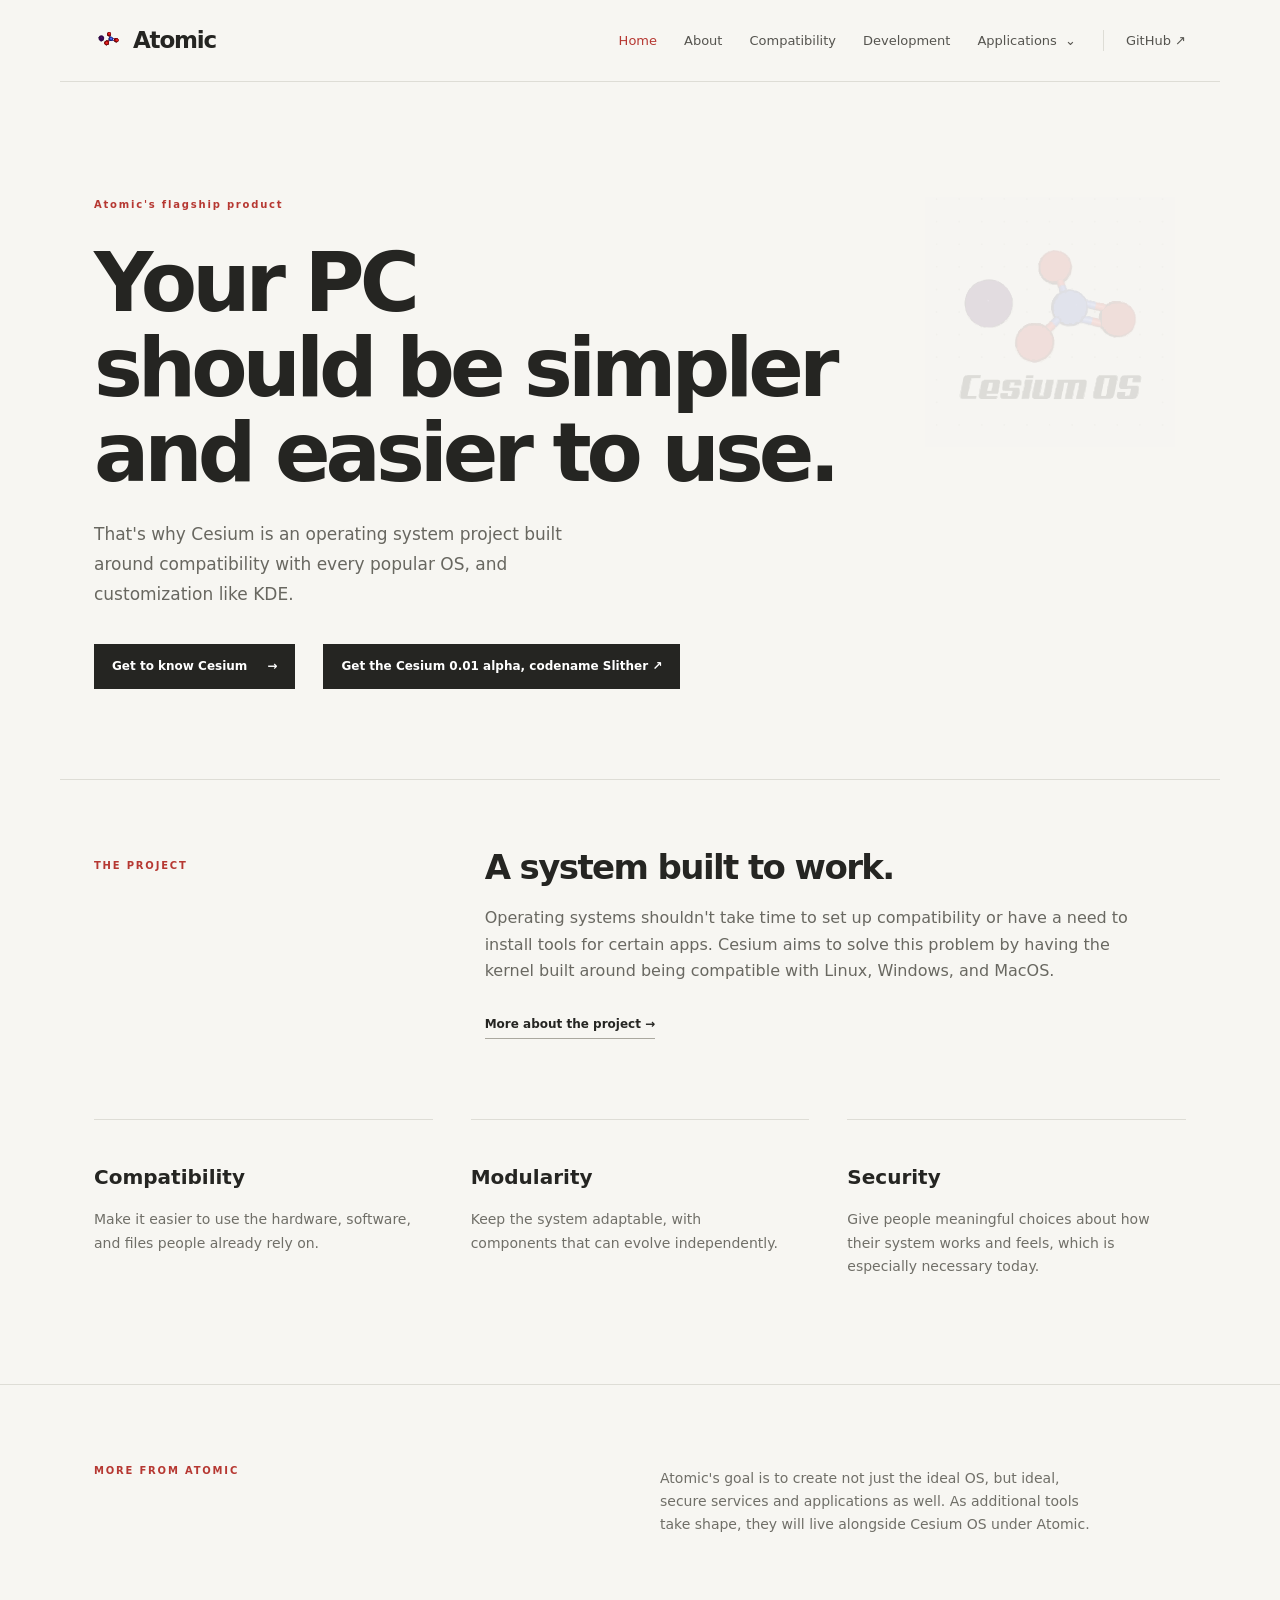
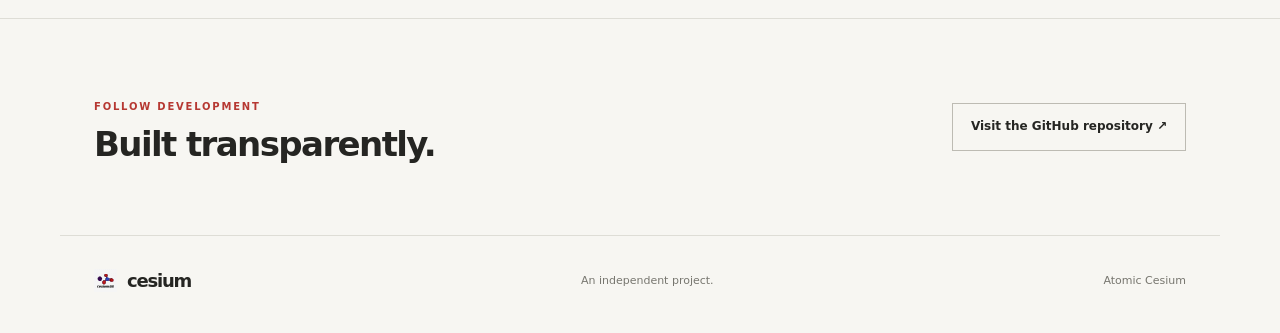
==== index.html @ 1e07a13b "Update index.html" ====
<!doctype html>
<html lang="en">
<head>
  <meta charset="utf-8">
  <meta name="viewport" content="width=device-width, initial-scale=1">
  <meta name="description" content="Cesium is an independent operating system project focused on compatibility, modularity, and user control.">
  <title>Cesium — Atomic</title>
  <link rel="icon" href="assets/cesiumatom.svg" type="image/svg+xml">
  <link rel="stylesheet" href="assets/site.css">
  <script src="assets/site.js" defer></script>
</head>
<body>
<header class="site-header">
  <a class="brand" href="index.html" aria-label="Cesium home"><img src="assets/cesiumatom.svg" alt=""><span>Atomic</span></a>
  <button class="menu-toggle" aria-expanded="false" aria-controls="primary-nav">Menu</button>
  <nav id="primary-nav" class="primary-nav" aria-label="Main navigation">
    <a class="active" href="index.html">Home</a>
    <a href="about.html">About</a>
    <a href="compatibility.html">Compatibility</a>
    <a href="development.html">Development</a>
    <div class="nav-dropdown">
      <button class="dropdown-toggle" aria-expanded="false">Applications <span aria-hidden="true">⌄</span></button>
      <div class="dropdown-menu">
        <a href="index.html#cesium-os"><strong>Cesium</strong><small>The operating system</small></a>
        <a href="silicon.html"><strong>Silicon</strong><small>Privacy-first Chromium browser</small></a>
        <a href="index.html#projects"><strong>Other projects</strong><small>More from Cesium</small></a>
      </div>
    </div>
    <a class="nav-github" href="https://github.com/jwalk117/cesium">GitHub <span aria-hidden="true">↗</span></a>
  </nav>
</header>
<main>
  <section class="hero">
    <p class="eyebrow">Atomic's flagship product</p>
    <h1>Your PC<br>should be simpler and easier to use.</h1>
    <p class="hero-copy">That's why Cesium is an operating system project built around compatibility with every popular OS, and customization like KDE.</p>
    <div class="hero-actions"><a class="button button-dark" href="about.html">Get to know Cesium <span>→</span></a><a class="button button-dark" href="https://jwalk117.github.io/cesium.github.io/downloads/CesiumOSalphaSlither.py" download>Get the Cesium 0.01 alpha, codename Slither ↗</a></div>
    <div class="hero-mark" aria-hidden="true"><img src="assets/cesiumlogo.svg" alt=""></div>
  </section>

  <section class="intro-grid" id="cesium-os">
    <p class="section-index">THE PROJECT</p>
    <div><h2>A system built to work.</h2><p>Operating systems shouldn't take time to set up compatibility or have a need to install tools for certain apps. Cesium aims to solve this problem by having the kernel built around being compatible with Linux, Windows, and MacOS.</p><a class="text-link" href="about.html">More about the project →</a></div>
  </section>

  <section class="principles">
    <div class="principle"><span></span><h3>Compatibility</h3><p>Make it easier to use the hardware, software, and files people already rely on.</p></div>
    <div class="principle"><span></span><h3>Modularity</h3><p>Keep the system adaptable, with components that can evolve independently.</p></div>
    <div class="principle"><span></span><h3>Security</h3><p>Give people meaningful choices about how their system works and feels, which is especially necessary today.</p></div>
  </section>

  <section class="project-row" id="projects">
    <div><p class="eyebrow">MORE FROM ATOMIC</p></div>
    <p>Atomic's goal is to create not just the ideal OS, but ideal, secure services and applications as well. As additional tools take shape, they will live alongside Cesium OS under Atomic.</p>
  </section>

  <section class="status-strip"><div><p class="eyebrow">FOLLOW DEVELOPMENT</p><h2>Built transparently.</h2></div><a class="button button-outline" href="https://github.com/jwalk117/cesium">Visit the GitHub repository ↗</a></section>
</main>
<footer class="site-footer"><a class="brand" href="index.html"><img src="assets/cesiumlogo.svg" alt=""><span>cesium</span></a><p>An independent project.</p><span>Atomic Cesium</span></footer>
</body>
</html>
---- assets/site.css ----
:root{--paper:#f7f6f2;--ink:#252522;--muted:#77766f;--line:#deddd6;--red:#b63832;--max:1160px}*{box-sizing:border-box}html{scroll-behavior:smooth}body{margin:0;background:var(--paper);color:var(--ink);font-family:Inter,ui-sans-serif,system-ui,-apple-system,BlinkMacSystemFont,"Segoe UI",sans-serif;font-size:16px;line-height:1.65}a{color:inherit;text-decoration:none}.site-header{height:82px;max-width:var(--max);margin:auto;padding:0 34px;display:flex;align-items:center;justify-content:space-between;border-bottom:1px solid var(--line)}.brand{display:inline-flex;align-items:center;gap:10px;font-size:23px;font-weight:650;letter-spacing:-1.2px}.brand img{width:29px;height:29px}.primary-nav{display:flex;align-items:center;gap:27px;font-size:13px;color:#55544f}.primary-nav>a,.dropdown-toggle{transition:color .2s}.primary-nav a:hover,.dropdown-toggle:hover,.primary-nav .active{color:var(--red)}.nav-github{padding-left:22px;border-left:1px solid var(--line)}.nav-dropdown{position:relative}.dropdown-toggle{border:0;background:none;color:inherit;font:inherit;cursor:pointer;padding:12px 0}.dropdown-toggle span{margin-left:4px}.dropdown-menu{display:none;position:absolute;top:100%;right:0;width:220px;padding:8px;background:#fff;border:1px solid var(--line);box-shadow:0 12px 30px #24221b12;z-index:5}.nav-dropdown.open .dropdown-menu,.nav-dropdown:focus-within .dropdown-menu{display:block}.dropdown-menu a{display:block;padding:10px 12px;color:var(--ink)}.dropdown-menu a:hover{background:var(--paper)}.dropdown-menu strong,.dropdown-menu small{display:block}.dropdown-menu strong{font-size:13px}.dropdown-menu small{font-size:11px;color:var(--muted)}.menu-toggle{display:none}.hero{max-width:var(--max);min-height:560px;margin:auto;padding:105px 34px 90px;position:relative;overflow:hidden}.eyebrow,.section-index{font-size:10px;font-weight:700;letter-spacing:1.8px;color:var(--red)}.hero h1,.inner-page h1{font-size:clamp(48px,7vw,82px);line-height:1.04;letter-spacing:-5px;font-weight:550;margin:26px 0 25px;max-width:760px}.hero-copy{max-width:520px;color:#686760;font-size:17px;line-height:1.75}.hero-actions{display:flex;align-items:center;gap:28px;margin-top:34px}.button{display:inline-flex;align-items:center;gap:20px;padding:13px 18px;font-size:12px;font-weight:600}.button-dark{background:var(--ink);color:white}.button-dark:hover{background:var(--red)}.text-link{font-size:12px;font-weight:650;border-bottom:1px solid #aaa89f;padding-bottom:4px}.text-link:hover{color:var(--red);border-color:var(--red)}.hero-mark{position:absolute;right:45px;top:115px;width:250px;opacity:.10}.hero-mark img{width:100%}.intro-grid{max-width:var(--max);margin:auto;padding:68px 34px 80px;border-top:1px solid var(--line);display:grid;grid-template-columns:1fr 2fr;gap:40px}.intro-grid h2,.project-row h2,.status-strip h2{font-size:34px;line-height:1.15;letter-spacing:-1.6px;font-weight:550;margin:0 0 18px}.intro-grid p:not(.section-index){max-width:650px;color:#696861}.intro-grid .text-link{display:inline-block;margin-top:14px}.principles{max-width:var(--max);margin:auto;padding:0 34px 92px;display:grid;grid-template-columns:repeat(3,1fr);gap:38px}.principle{border-top:1px solid var(--line);padding-top:18px}.principle span{font-size:11px;color:var(--red)}.principle h3{font-size:20px;font-weight:550;margin:23px 0 8px}.principle p,.project-row>p{font-size:14px;color:#706f68;max-width:320px}.project-row{border-top:1px solid var(--line);border-bottom:1px solid var(--line);padding:68px max(34px,calc((100% - 1092px)/2));display:grid;grid-template-columns:1fr 1fr;gap:40px}.project-row h2{margin-top:14px}.project-row>p{align-self:end;max-width:430px}.status-strip{max-width:var(--max);margin:auto;padding:70px 34px;display:flex;justify-content:space-between;align-items:center}.status-strip h2{margin:10px 0 0}.button-outline{border:1px solid #bdbbb3}.button-outline:hover{border-color:var(--red);color:var(--red)}.site-footer{max-width:var(--max);margin:auto;padding:25px 34px 32px;border-top:1px solid var(--line);display:flex;align-items:center;justify-content:space-between;color:var(--muted);font-size:11px}.site-footer .brand{color:var(--ink);font-size:18px}.site-footer .brand img{width:23px;height:23px}.inner-page{max-width:var(--max);margin:auto;padding:95px 34px 120px;min-height:70vh}.inner-page h1{margin-top:25px;margin-bottom:65px}.article-grid{border-top:1px solid var(--line);padding-top:35px;display:grid;grid-template-columns:1fr 1.2fr;gap:65px}.article-lead{font-size:23px;line-height:1.4;letter-spacing:-.6px;max-width:360px;margin:0}.article-body{max-width:620px}.article-body h2{font-size:19px;font-weight:600;margin:0 0 10px}.article-body p{font-size:14px;color:#6c6b64;margin:0 0 32px}.article-body .text-link{display:inline-block;margin-top:-10px}.repo-links{border-top:1px solid var(--line);margin:22px 0 36px}.repo-links a{display:flex;justify-content:space-between;gap:20px;padding:15px 0;border-bottom:1px solid var(--line);font-size:13px}.repo-links a span{color:var(--muted);font-size:12px}.repo-links a:hover strong{color:var(--red)}@media(max-width:760px){.site-header{height:70px;padding:0 22px}.menu-toggle{display:block;border:1px solid var(--line);background:transparent;padding:7px 11px;font:inherit;font-size:12px}.primary-nav{display:none;position:absolute;top:70px;left:0;right:0;background:var(--paper);padding:18px 22px 24px;border-bottom:1px solid var(--line);z-index:10;align-items:stretch;gap:8px;flex-direction:column}.primary-nav.open{display:flex}.primary-nav>a,.dropdown-toggle{padding:8px 0;text-align:left}.nav-github{border:0;padding-left:0}.dropdown-menu{position:static;width:100%;box-shadow:none;margin:4px 0}.hero{min-height:510px;padding:82px 24px 70px}.hero h1,.inner-page h1{font-size:clamp(47px,12vw,66px);letter-spacing:-3px}.hero-mark{width:145px;right:20px;top:290px}.hero-copy{font-size:15px;max-width:420px}.hero-actions{align-items:flex-start;flex-direction:column;gap:20px}.intro-grid,.article-grid{grid-template-columns:1fr;gap:25px}.intro-grid{padding:52px 24px}.principles{padding:0 24px 65px;grid-template-columns:1fr;gap:25px}.principle h3{margin-top:12px}.project-row{padding:52px 24px;grid-template-columns:1fr;gap:12px}.status-strip{padding:52px 24px;align-items:flex-start;flex-direction:column;gap:24px}.site-footer{padding:22px 24px;flex-wrap:wrap;gap:10px}.site-footer p{width:100%;order:3}.inner-page{padding:70px 24px 85px}.inner-page h1{margin-bottom:42px}.article-grid{padding-top:25px}.article-lead{font-size:21px}.repo-links a{flex-direction:column;gap:3px}}@media(prefers-reduced-motion:reduce){html{scroll-behavior:auto}*{transition:none!important}}
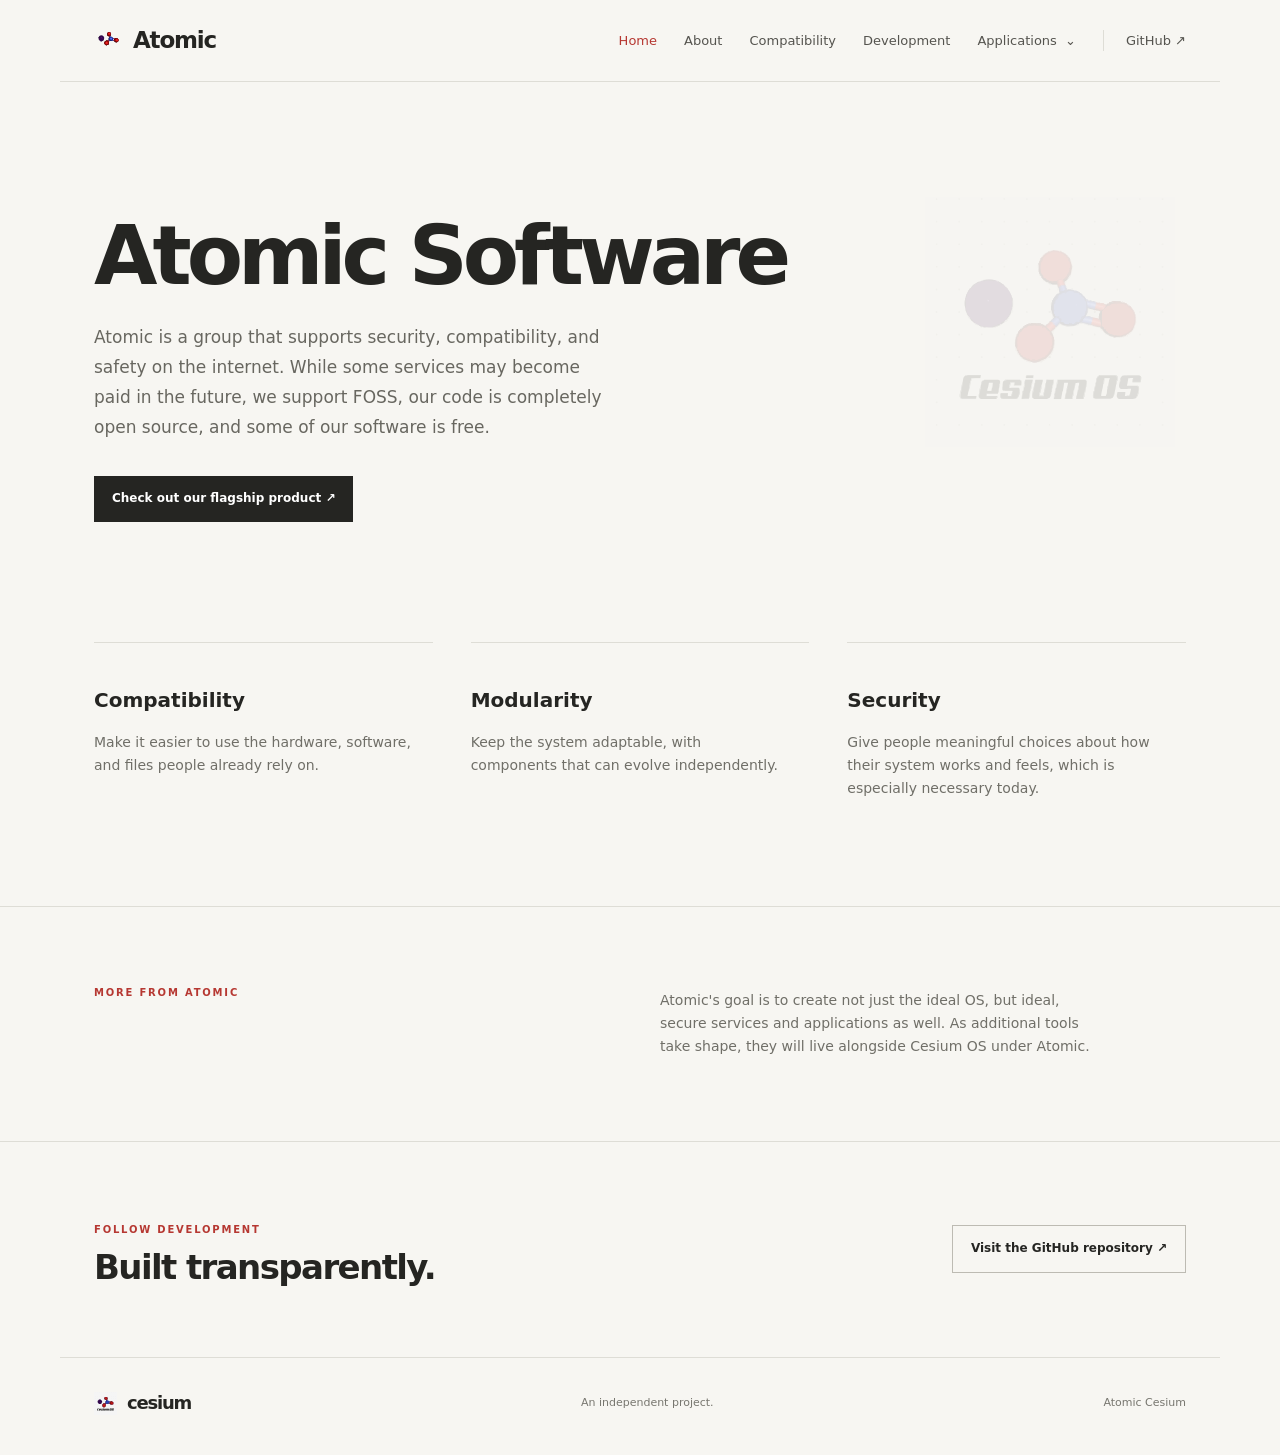
==== commit ee1fb975: "Update index.html" ====
--- a/index.html
+++ b/index.html
@@ -4,7 +4,7 @@
   <meta charset="utf-8">
   <meta name="viewport" content="width=device-width, initial-scale=1">
   <meta name="description" content="Cesium is an independent operating system project focused on compatibility, modularity, and user control.">
-  <title>Cesium — Atomic</title>
+  <title>Atomic</title>
   <link rel="icon" href="assets/cesiumatom.svg" type="image/svg+xml">
   <link rel="stylesheet" href="assets/site.css">
   <script src="assets/site.js" defer></script>
@@ -21,9 +21,9 @@
     <div class="nav-dropdown">
       <button class="dropdown-toggle" aria-expanded="false">Applications <span aria-hidden="true">⌄</span></button>
       <div class="dropdown-menu">
-        <a href="index.html#cesium-os"><strong>Cesium</strong><small>The operating system</small></a>
+        <a href="cesium.html"><strong>Cesium</strong><small>The operating system</small></a>
         <a href="silicon.html"><strong>Silicon</strong><small>Privacy-first Chromium browser</small></a>
-        <a href="index.html#projects"><strong>Other projects</strong><small>More from Cesium</small></a>
+        <a href="index.html#projects"><strong>Other projects</strong><small>More from Atomic</small></a>
       </div>
     </div>
     <a class="nav-github" href="https://github.com/jwalk117/cesium">GitHub <span aria-hidden="true">↗</span></a>
@@ -31,16 +31,10 @@
 </header>
 <main>
   <section class="hero">
-    <p class="eyebrow">Atomic's flagship product</p>
-    <h1>Your PC<br>should be simpler and easier to use.</h1>
-    <p class="hero-copy">That's why Cesium is an operating system project built around compatibility with every popular OS, and customization like KDE.</p>
-    <div class="hero-actions"><a class="button button-dark" href="about.html">Get to know Cesium <span>→</span></a><a class="button button-dark" href="https://jwalk117.github.io/cesium.github.io/downloads/CesiumOSalphaSlither.py" download>Get the Cesium 0.01 alpha, codename Slither ↗</a></div>
+    <h1>Atomic Software</h1>
+    <p class="hero-copy">Atomic is a group that supports security, compatibility, and safety on the internet. While some services may become paid in the future, we support FOSS, our code is completely open source, and some of our software is free.</p>
+    <div class="hero-actions"><a class="button button-dark" href="https://jwalk117.github.io/cesium.github.io/cesium.html">Check out our flagship product ↗</a></div>
     <div class="hero-mark" aria-hidden="true"><img src="assets/cesiumlogo.svg" alt=""></div>
-  </section>
-
-  <section class="intro-grid" id="cesium-os">
-    <p class="section-index">THE PROJECT</p>
-    <div><h2>A system built to work.</h2><p>Operating systems shouldn't take time to set up compatibility or have a need to install tools for certain apps. Cesium aims to solve this problem by having the kernel built around being compatible with Linux, Windows, and MacOS.</p><a class="text-link" href="about.html">More about the project →</a></div>
   </section>
 
   <section class="principles">
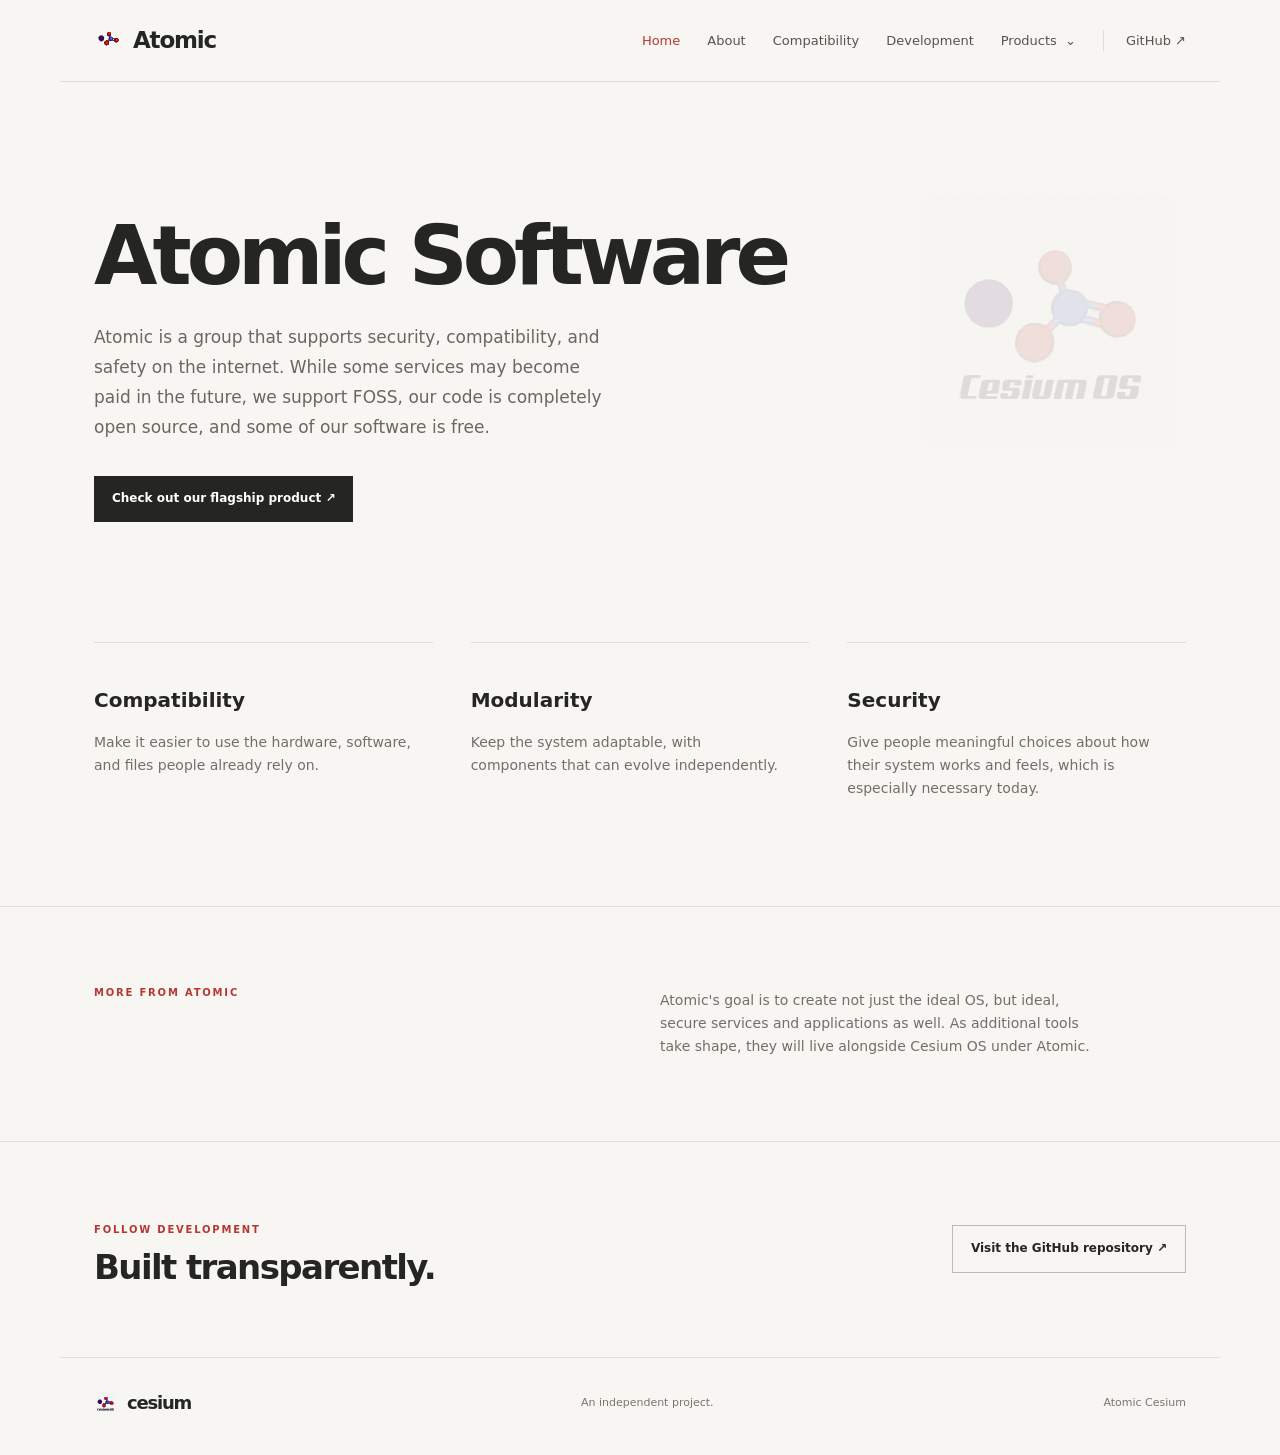
==== commit cbce1d91: "Update index.html" ====
--- a/index.html
+++ b/index.html
@@ -19,7 +19,7 @@
     <a href="compatibility.html">Compatibility</a>
     <a href="development.html">Development</a>
     <div class="nav-dropdown">
-      <button class="dropdown-toggle" aria-expanded="false">Applications <span aria-hidden="true">⌄</span></button>
+      <button class="dropdown-toggle" aria-expanded="false">Products <span aria-hidden="true">⌄</span></button>
       <div class="dropdown-menu">
         <a href="cesium.html"><strong>Cesium</strong><small>The operating system</small></a>
         <a href="silicon.html"><strong>Silicon</strong><small>Privacy-first Chromium browser</small></a>
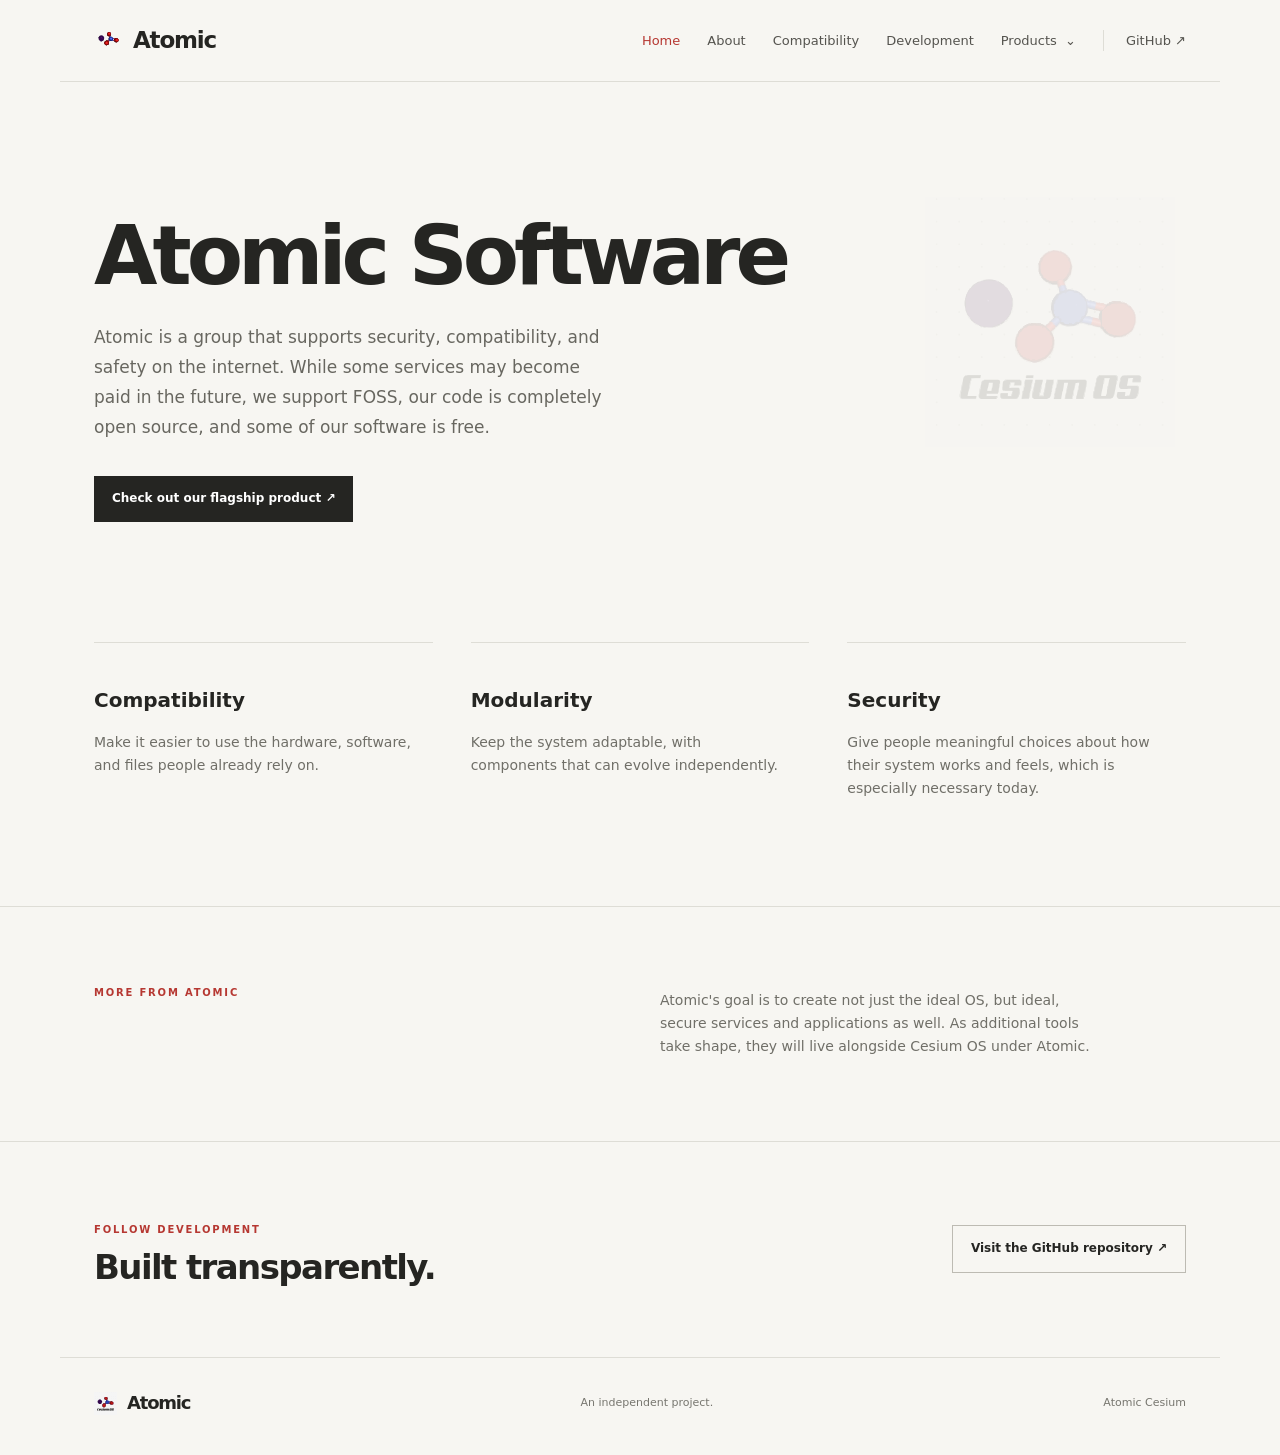
==== commit 7baaca87: "Update index.html" ====
--- a/index.html
+++ b/index.html
@@ -50,6 +50,6 @@
 
   <section class="status-strip"><div><p class="eyebrow">FOLLOW DEVELOPMENT</p><h2>Built transparently.</h2></div><a class="button button-outline" href="https://github.com/jwalk117/cesium">Visit the GitHub repository ↗</a></section>
 </main>
-<footer class="site-footer"><a class="brand" href="index.html"><img src="assets/cesiumlogo.svg" alt=""><span>cesium</span></a><p>An independent project.</p><span>Atomic Cesium</span></footer>
+<footer class="site-footer"><a class="brand" href="index.html"><img src="assets/cesiumlogo.svg" alt=""><span>Atomic</span></a><p>An independent project.</p><span>Atomic Cesium</span></footer>
 </body>
 </html>
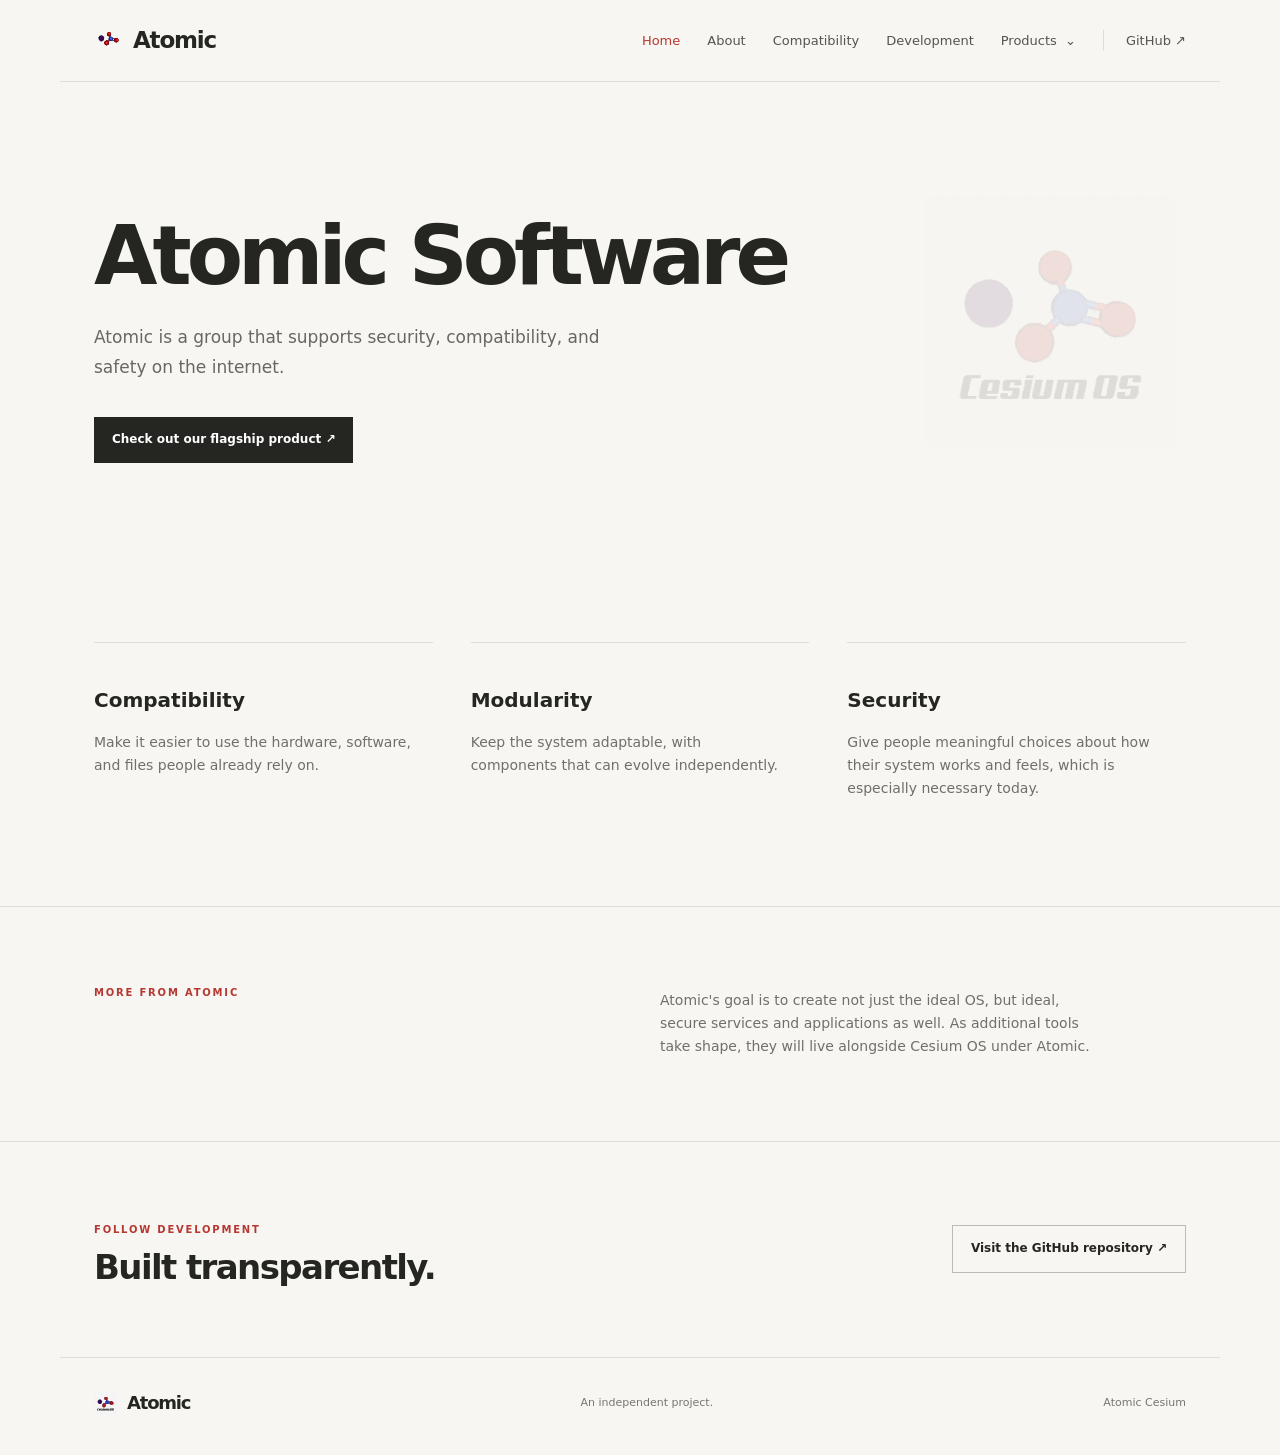
==== commit 3328e5d6: "Update index.html" ====
--- a/index.html
+++ b/index.html
@@ -23,7 +23,7 @@
       <div class="dropdown-menu">
         <a href="cesium.html"><strong>Cesium</strong><small>The operating system</small></a>
         <a href="silicon.html"><strong>Silicon</strong><small>Privacy-first Chromium browser</small></a>
-        <a href="index.html#projects"><strong>Other projects</strong><small>More from Atomic</small></a>
+        <a href="otherprojects.html"><strong>Other projects</strong><small>More from Atomic</small></a>
       </div>
     </div>
     <a class="nav-github" href="https://github.com/jwalk117/cesium">GitHub <span aria-hidden="true">↗</span></a>
@@ -32,7 +32,7 @@
 <main>
   <section class="hero">
     <h1>Atomic Software</h1>
-    <p class="hero-copy">Atomic is a group that supports security, compatibility, and safety on the internet. While some services may become paid in the future, we support FOSS, our code is completely open source, and some of our software is free.</p>
+    <p class="hero-copy">Atomic is a group that supports security, compatibility, and safety on the internet.</p>
     <div class="hero-actions"><a class="button button-dark" href="https://jwalk117.github.io/cesium.github.io/cesium.html">Check out our flagship product ↗</a></div>
     <div class="hero-mark" aria-hidden="true"><img src="assets/cesiumlogo.svg" alt=""></div>
   </section>
